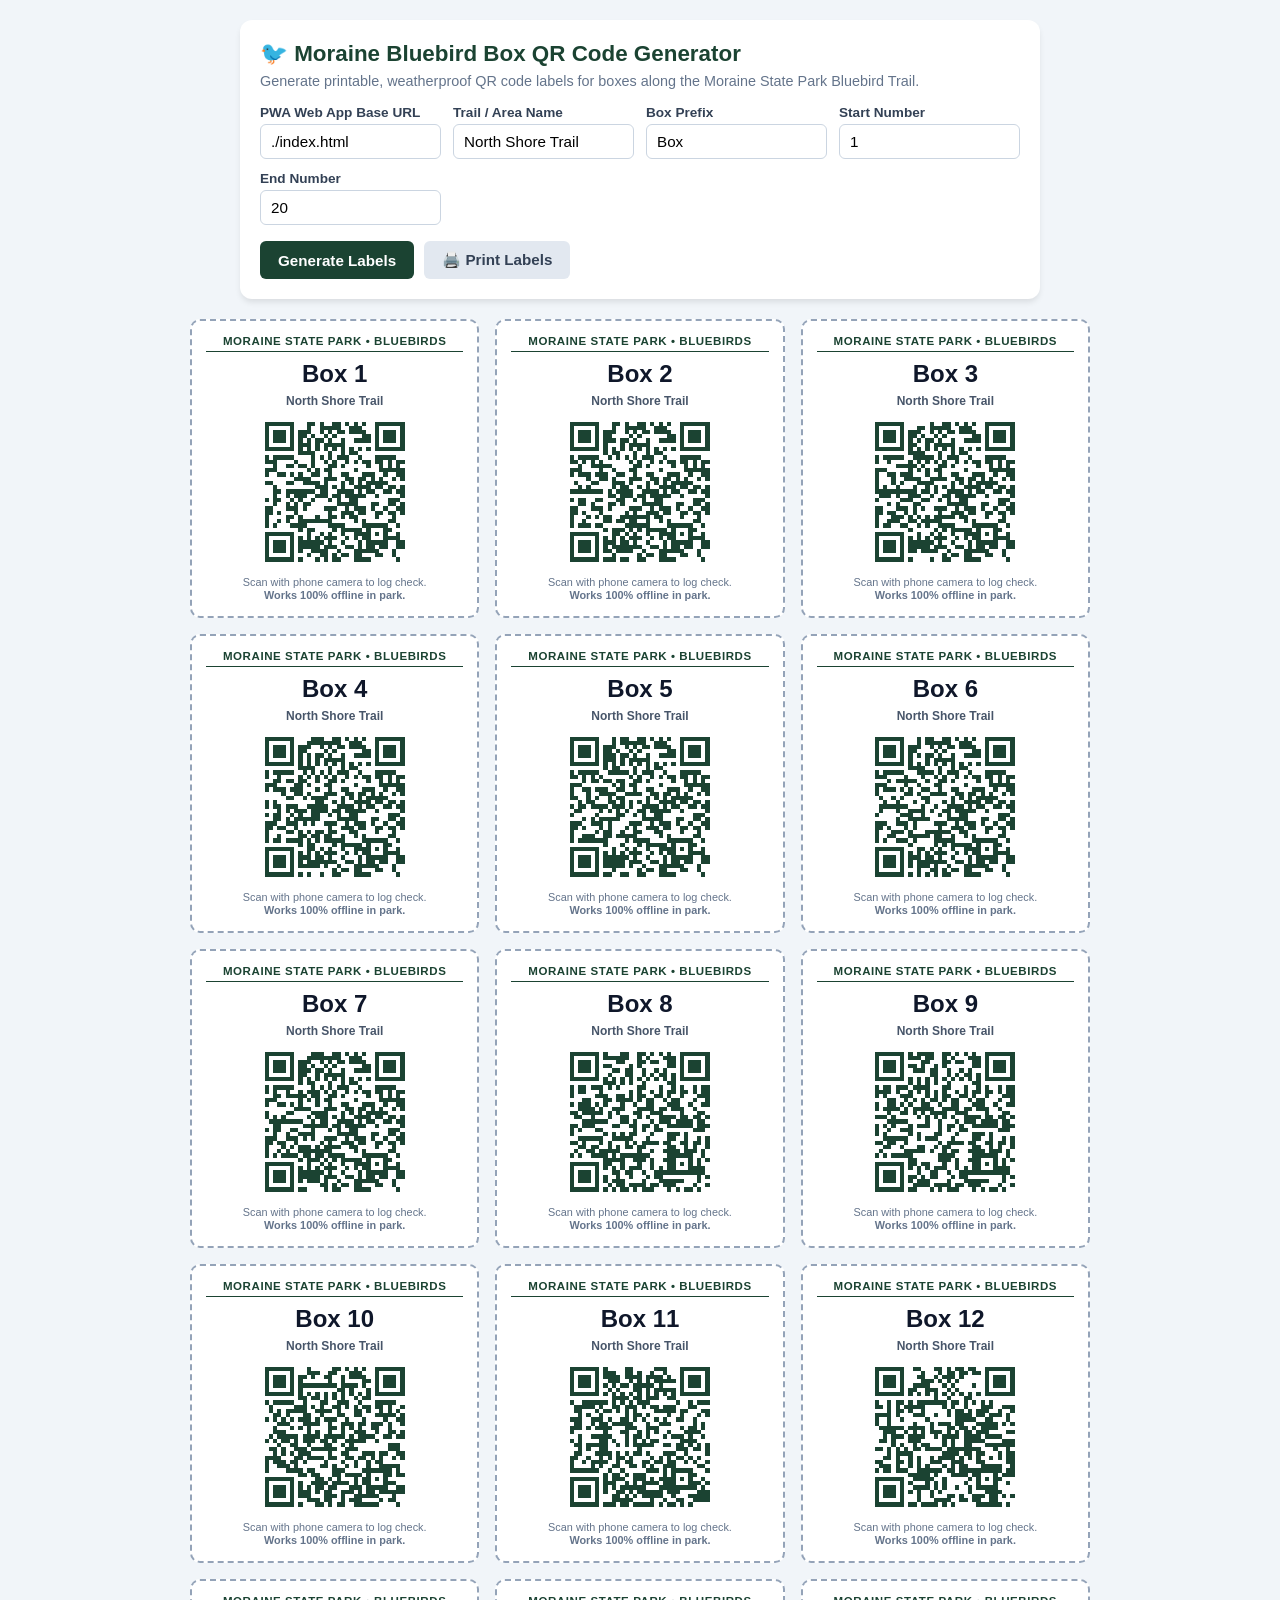
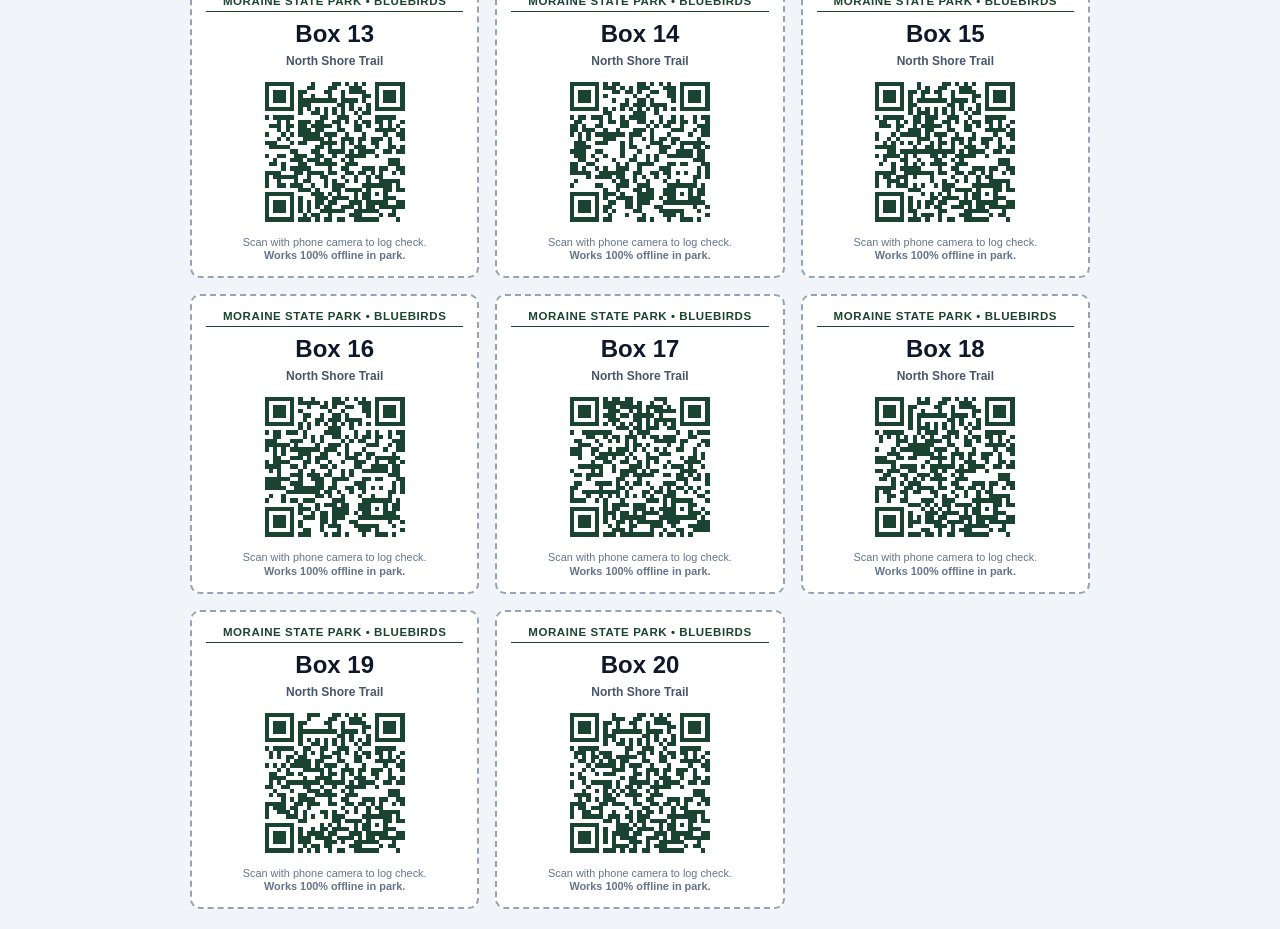
==== qr-generator.html @ 18c2c1fa "Initial Moraine Bluebird PWA" ====
<!DOCTYPE html>
<html lang="en">
<head>
  <meta charset="UTF-8">
  <meta name="viewport" content="width=device-width, initial-scale=1.0">
  <title>Moraine State Park - Bluebird Box QR Code Generator</title>
  <style>
    :root {
      --primary: #1b4332;
      --primary-light: #2d6a4f;
      --border: #cbd5e1;
    }

    * { box-sizing: border-box; margin: 0; padding: 0; }
    body {
      font-family: -apple-system, BlinkMacSystemFont, "Segoe UI", Roboto, Arial, sans-serif;
      background: #f1f5f9;
      color: #0f172a;
      padding: 20px;
    }

    .no-print {
      max-width: 800px;
      margin: 0 auto 20px auto;
      background: #ffffff;
      padding: 20px;
      border-radius: 12px;
      box-shadow: 0 4px 6px -1px rgba(0,0,0,0.1);
    }

    h1 { color: var(--primary); font-size: 1.4rem; margin-bottom: 6px; }
    p { color: #64748b; font-size: 0.9rem; margin-bottom: 16px; }

    .form-grid {
      display: grid;
      grid-template-columns: repeat(auto-fit, minmax(180px, 1fr));
      gap: 12px;
      margin-bottom: 16px;
    }

    label { font-size: 0.85rem; font-weight: 600; color: #334155; display: block; margin-bottom: 4px; }
    input, select {
      width: 100%;
      padding: 8px 10px;
      border: 1px solid var(--border);
      border-radius: 6px;
      font-size: 0.95rem;
    }

    .btn-group { display: flex; gap: 10px; }
    .btn {
      padding: 10px 18px;
      border-radius: 6px;
      border: none;
      font-weight: 600;
      cursor: pointer;
      font-size: 0.95rem;
    }
    .btn-primary { background: var(--primary); color: #ffffff; }
    .btn-primary:hover { background: var(--primary-light); }
    .btn-secondary { background: #e2e8f0; color: #334155; }

    /* Printable Grid Layout */
    .print-sheet {
      display: grid;
      grid-template-columns: repeat(auto-fill, minmax(220px, 1fr));
      gap: 16px;
      max-width: 900px;
      margin: 0 auto;
    }

    .box-label {
      background: #ffffff;
      border: 2px dashed #94a3b8;
      border-radius: 10px;
      padding: 14px;
      text-align: center;
      page-break-inside: avoid;
      display: flex;
      flex-direction: column;
      align-items: center;
      justify-content: space-between;
      min-height: 280px;
    }

    .label-header {
      font-size: 0.72rem;
      font-weight: 700;
      text-transform: uppercase;
      letter-spacing: 0.05em;
      color: var(--primary);
      border-bottom: 1.5px solid var(--primary);
      padding-bottom: 4px;
      width: 100%;
      margin-bottom: 8px;
    }

    .label-box-num {
      font-size: 1.5rem;
      font-weight: 800;
      color: #0f172a;
      margin-bottom: 6px;
    }

    .label-trail {
      font-size: 0.75rem;
      font-weight: 600;
      color: #475569;
      margin-bottom: 8px;
    }

    .qr-holder {
      padding: 6px;
      background: #ffffff;
      border-radius: 6px;
      display: inline-block;
    }

    .qr-holder img, .qr-holder canvas {
      display: block;
      margin: 0 auto;
    }

    .label-footer {
      font-size: 0.68rem;
      color: #64748b;
      margin-top: 8px;
      line-height: 1.2;
    }

    @media print {
      body { background: #ffffff; padding: 0; }
      .no-print { display: none !important; }
      .print-sheet {
        grid-template-columns: repeat(3, 1fr);
        gap: 12px;
        max-width: 100%;
      }
      .box-label {
        border: 1px solid #000000;
        box-shadow: none;
      }
    }
  </style>
</head>
<body>

  <div class="no-print">
    <h1>🐦 Moraine Bluebird Box QR Code Generator</h1>
    <p>Generate printable, weatherproof QR code labels for boxes along the Moraine State Park Bluebird Trail.</p>

    <div class="form-grid">
      <div>
        <label for="appUrl">PWA Web App Base URL</label>
        <input type="text" id="appUrl" value="./index.html" placeholder="https://yourname.github.io/moraine-birds/">
      </div>
      <div>
        <label for="trailName">Trail / Area Name</label>
        <input type="text" id="trailName" value="North Shore Trail">
      </div>
      <div>
        <label for="prefix">Box Prefix</label>
        <input type="text" id="prefix" value="Box ">
      </div>
      <div>
        <label for="startNum">Start Number</label>
        <input type="number" id="startNum" value="1" min="1" max="500">
      </div>
      <div>
        <label for="endNum">End Number</label>
        <input type="number" id="endNum" value="20" min="1" max="500">
      </div>
    </div>

    <div class="btn-group">
      <button class="btn btn-primary" id="btnGenerate">Generate Labels</button>
      <button class="btn btn-secondary" onclick="window.print()">🖨️ Print Labels</button>
    </div>
  </div>

  <!-- Container for rendered labels -->
  <div class="print-sheet" id="labelContainer"></div>

  <script src="lib/qrcode.min.js"></script>
  <script>
    function generateLabels() {
      const appUrl = (document.getElementById('appUrl').value || './index.html').trim();
      const trail = document.getElementById('trailName').value.trim();
      const prefix = document.getElementById('prefix').value;
      const start = parseInt(document.getElementById('startNum').value || '1', 10);
      const end = parseInt(document.getElementById('endNum').value || '20', 10);

      const container = document.getElementById('labelContainer');
      container.innerHTML = '';

      for (let i = start; i <= end; i++) {
        const boxId = `${prefix}${i}`;
        
        // Build QR link
        const cleanBase = appUrl.endsWith('/') ? appUrl : (appUrl.includes('.html') ? appUrl : appUrl + '/');
        const sep = cleanBase.includes('?') ? '&' : '?';
        const targetUrl = `${cleanBase}${sep}box=${encodeURIComponent(boxId)}&trail=${encodeURIComponent(trail)}`;

        const card = document.createElement('div');
        card.className = 'box-label';

        const qrId = `qrcode_${i}`;

        card.innerHTML = `
          <div class="label-header">Moraine State Park • Bluebirds</div>
          <div class="label-box-num">${boxId}</div>
          <div class="label-trail">${trail}</div>
          <div class="qr-holder" id="${qrId}"></div>
          <div class="label-footer">
            Scan with phone camera to log check.<br>
            <strong>Works 100% offline in park.</strong>
          </div>
        `;

        container.appendChild(card);

        // Generate QR code
        new QRCode(document.getElementById(qrId), {
          text: targetUrl,
          width: 140,
          height: 140,
          colorDark: "#1b4332",
          colorLight: "#ffffff",
          correctLevel: QRCode.CorrectLevel.M
        });
      }
    }

    document.getElementById('btnGenerate').addEventListener('click', generateLabels);
    // Initial run
    generateLabels();
  </script>
</body>
</html>
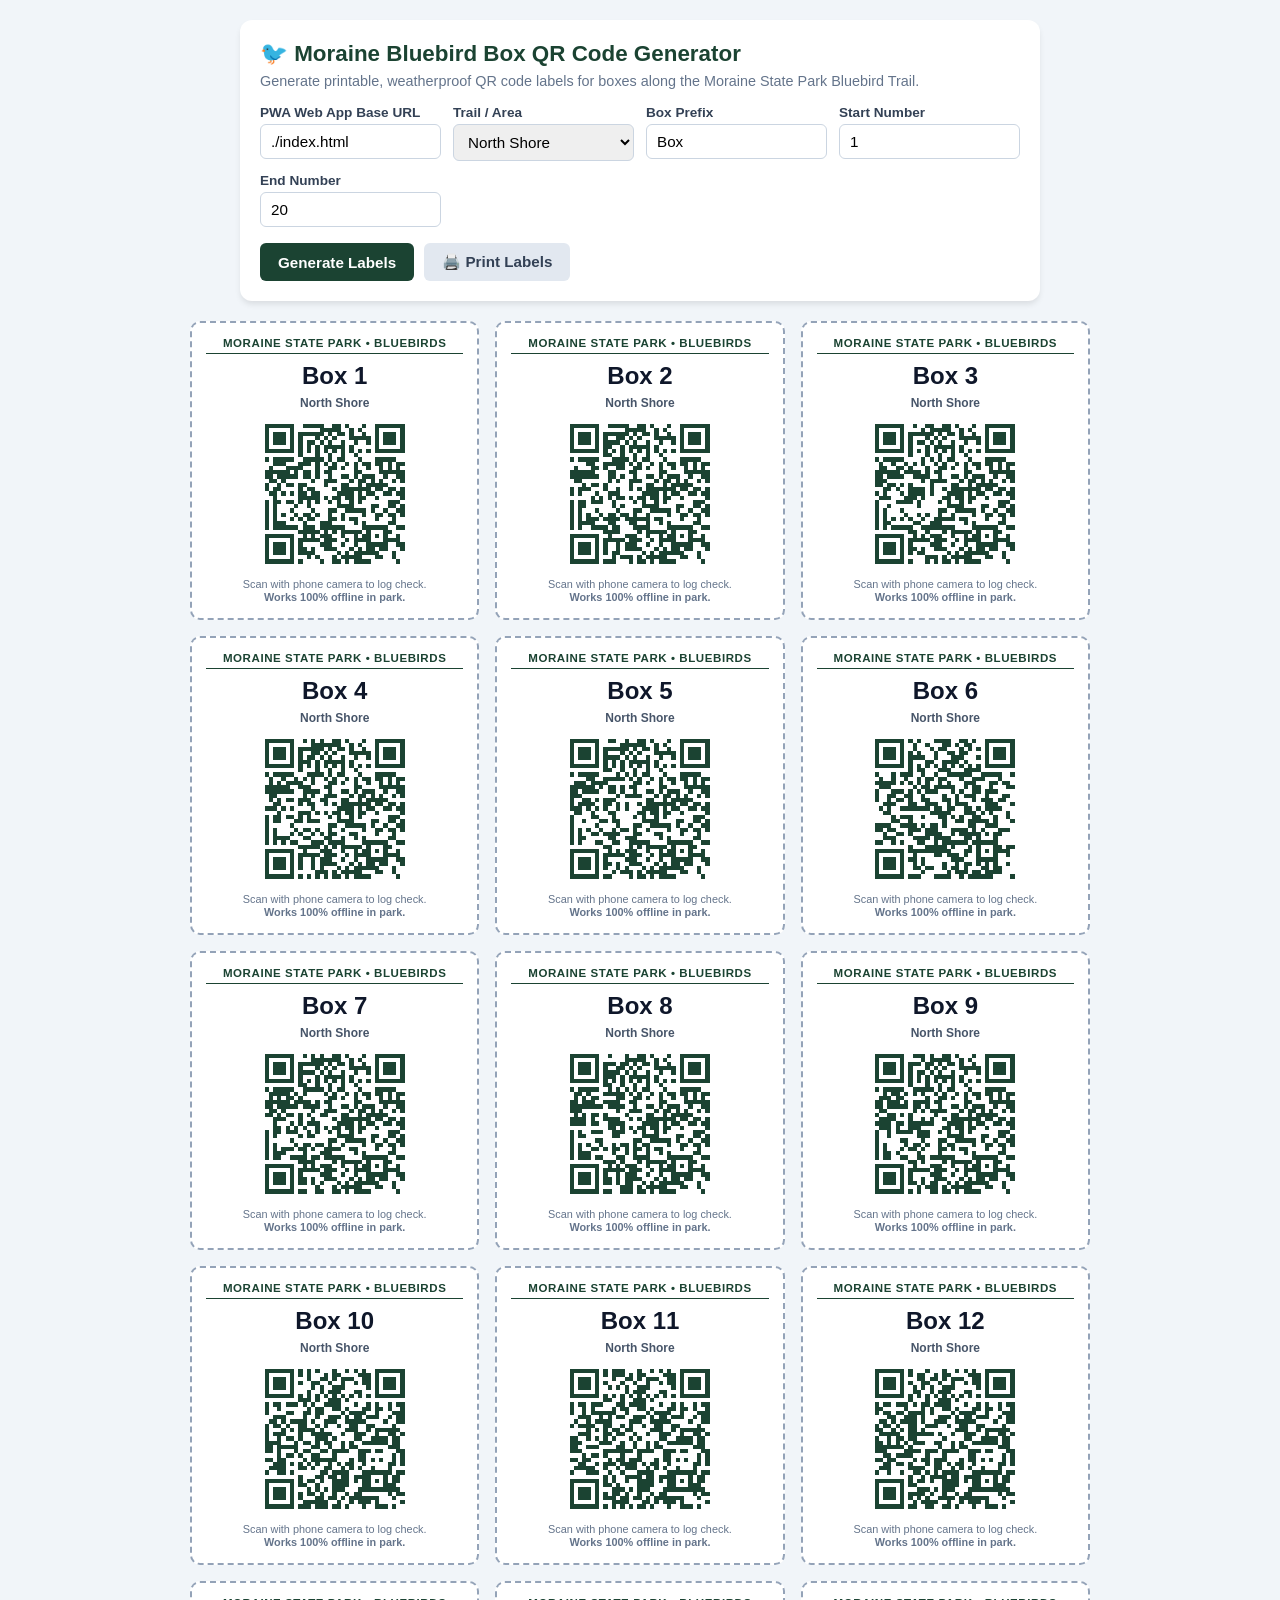
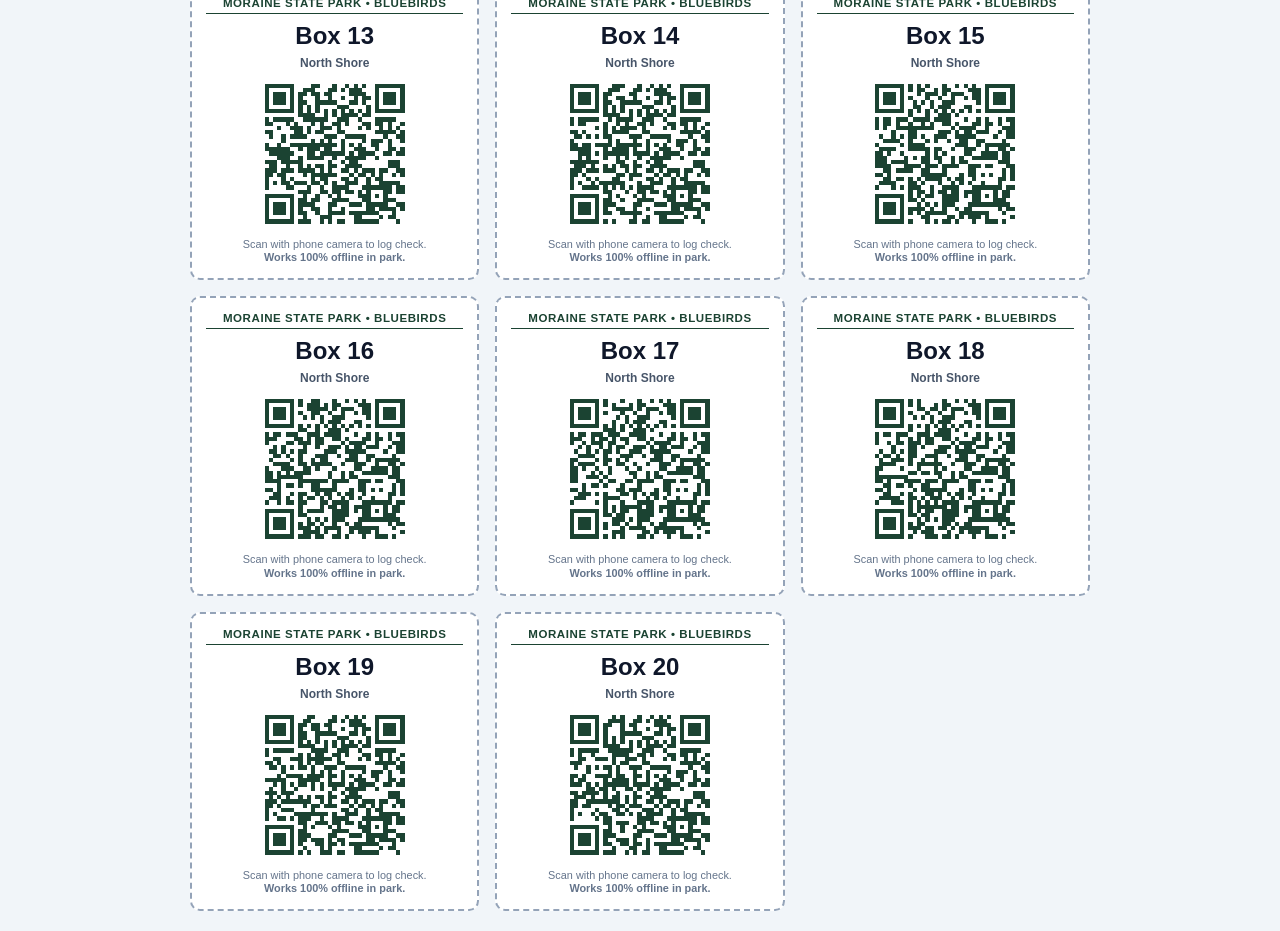
==== commit 1194b39c: "Update Trail/Area options to North Shore and South Shore" ====
--- a/qr-generator.html
+++ b/qr-generator.html
@@ -155,8 +155,11 @@
         <input type="text" id="appUrl" value="./index.html" placeholder="https://yourname.github.io/moraine-birds/">
       </div>
       <div>
-        <label for="trailName">Trail / Area Name</label>
-        <input type="text" id="trailName" value="North Shore Trail">
+        <label for="trailName">Trail / Area</label>
+        <select id="trailName">
+          <option value="North Shore">North Shore</option>
+          <option value="South Shore">South Shore</option>
+        </select>
       </div>
       <div>
         <label for="prefix">Box Prefix</label>
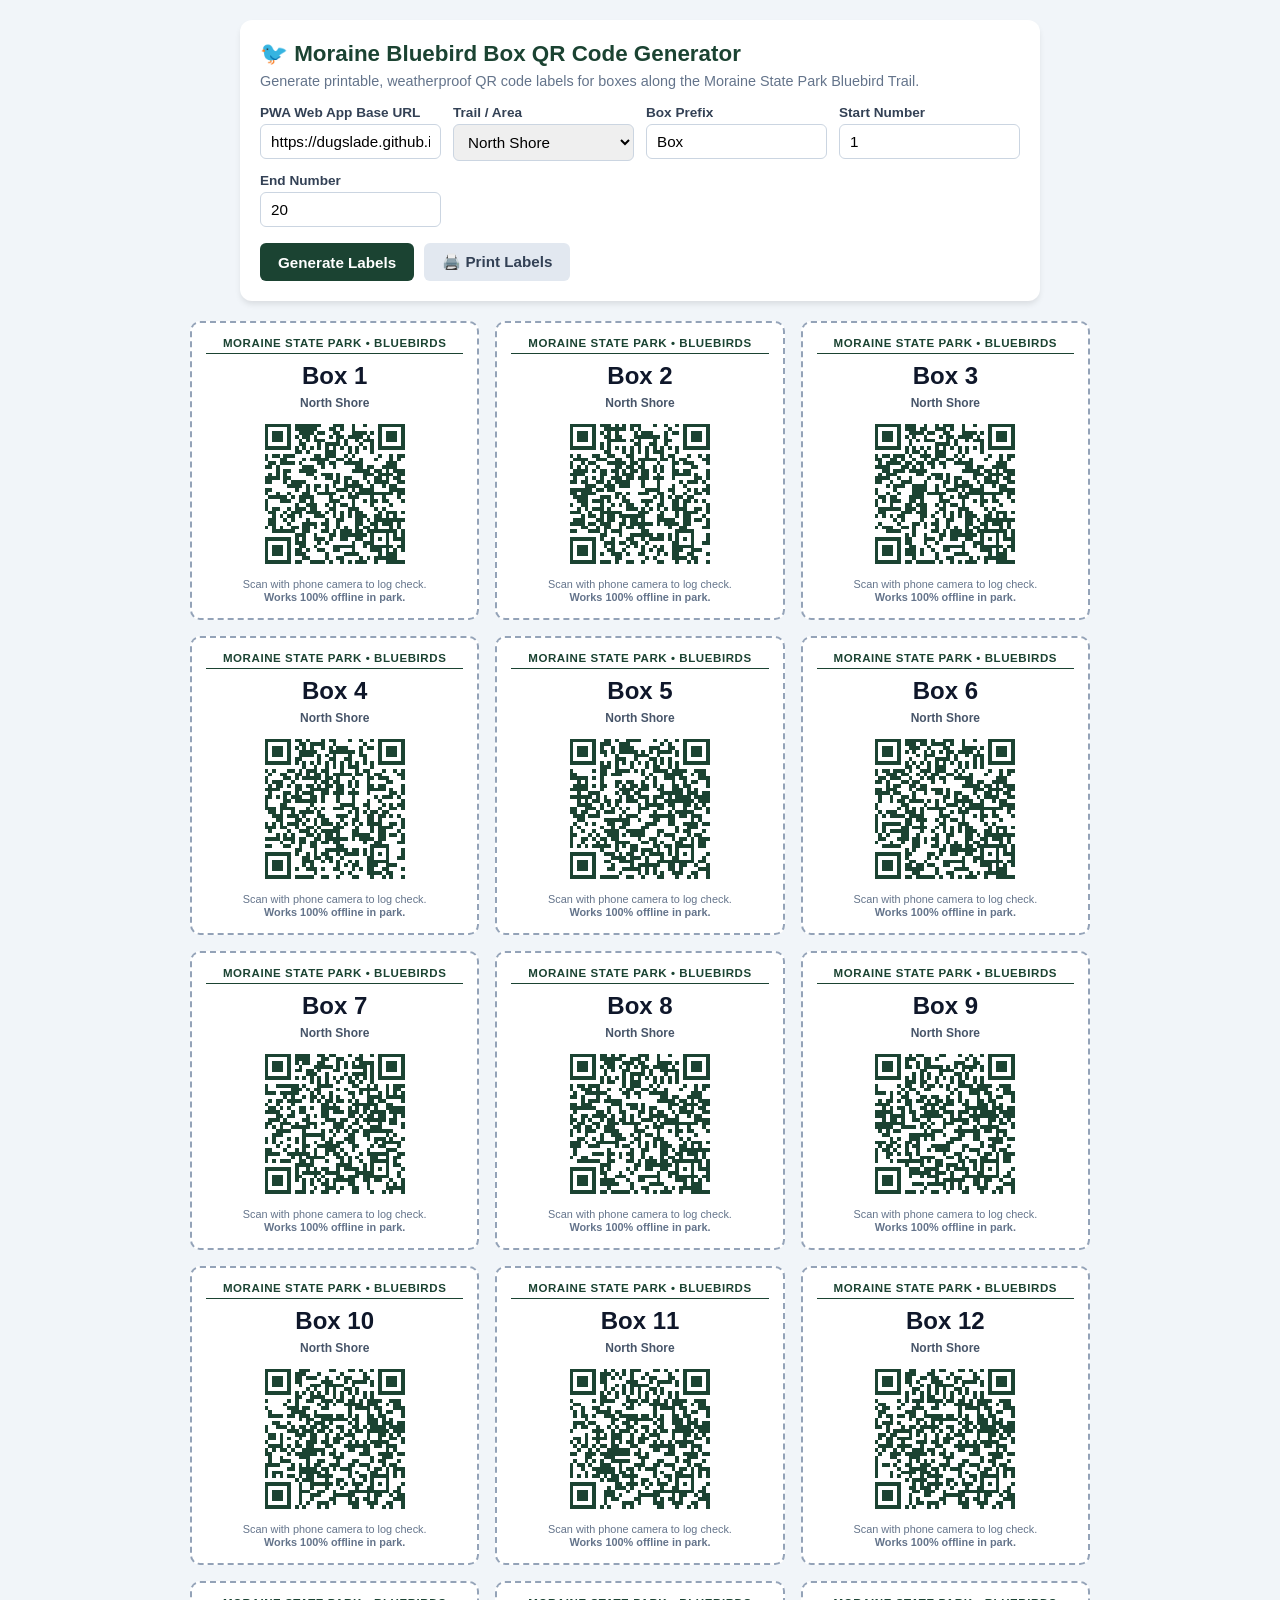
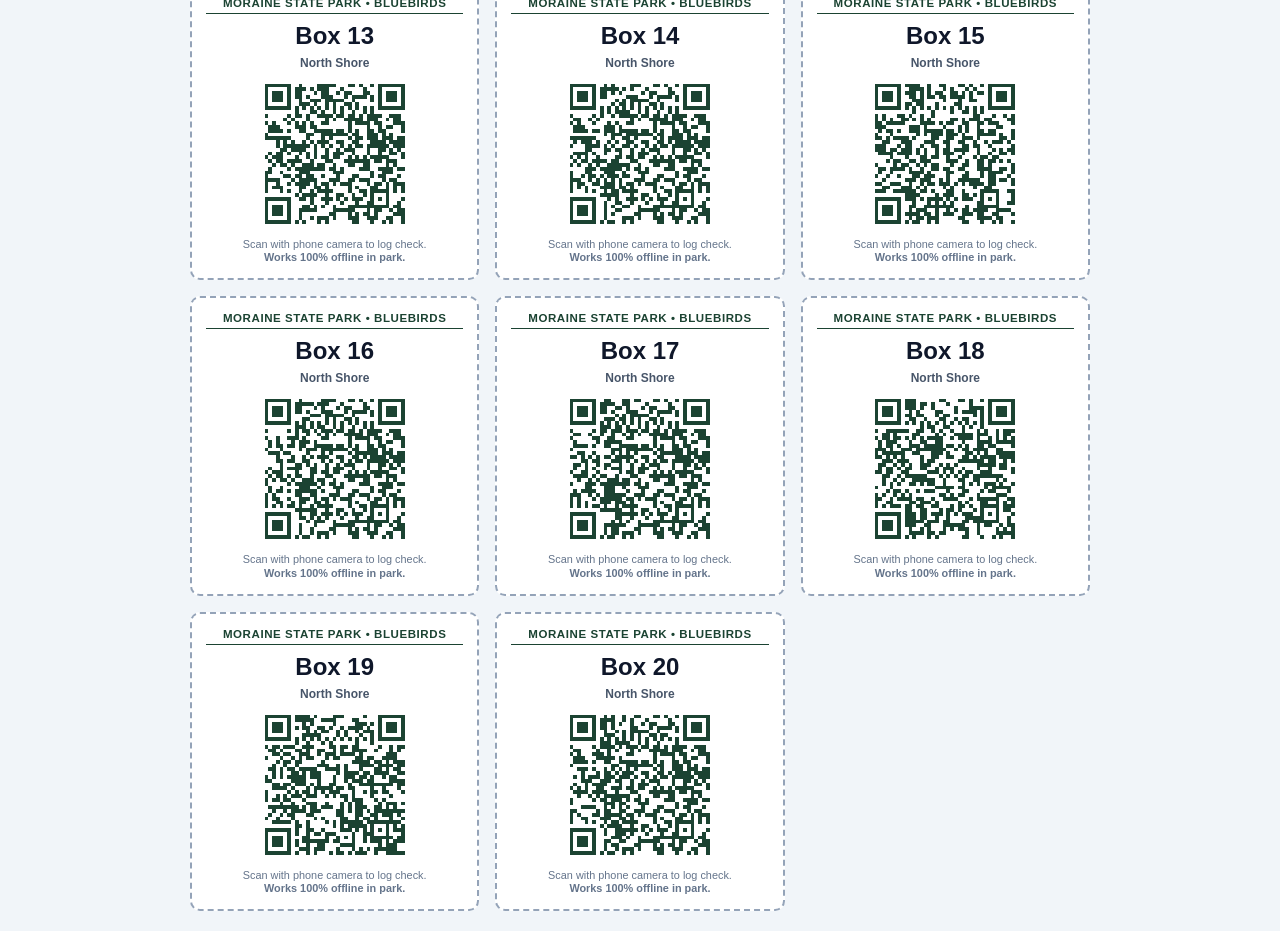
==== commit 1174f38d: "Fix QR code URL parsing and default base URL in QR generator" ====
--- a/qr-generator.html
+++ b/qr-generator.html
@@ -152,7 +152,7 @@
     <div class="form-grid">
       <div>
         <label for="appUrl">PWA Web App Base URL</label>
-        <input type="text" id="appUrl" value="./index.html" placeholder="https://yourname.github.io/moraine-birds/">
+        <input type="text" id="appUrl" value="https://dugslade.github.io/DougBlueBirdProject/" placeholder="https://dugslade.github.io/DougBlueBirdProject/">
       </div>
       <div>
         <label for="trailName">Trail / Area</label>
@@ -187,7 +187,7 @@
   <script src="lib/qrcode.min.js"></script>
   <script>
     function generateLabels() {
-      const appUrl = (document.getElementById('appUrl').value || './index.html').trim();
+      let appUrl = (document.getElementById('appUrl').value || 'https://dugslade.github.io/DougBlueBirdProject/').trim();
       const trail = document.getElementById('trailName').value.trim();
       const prefix = document.getElementById('prefix').value;
       const start = parseInt(document.getElementById('startNum').value || '1', 10);
@@ -199,8 +199,11 @@
       for (let i = start; i <= end; i++) {
         const boxId = `${prefix}${i}`;
         
-        // Build QR link
-        const cleanBase = appUrl.endsWith('/') ? appUrl : (appUrl.includes('.html') ? appUrl : appUrl + '/');
+        // Build clean QR link
+        let cleanBase = appUrl;
+        if (!cleanBase.endsWith('/') && !cleanBase.includes('.html')) {
+          cleanBase += '/';
+        }
         const sep = cleanBase.includes('?') ? '&' : '?';
         const targetUrl = `${cleanBase}${sep}box=${encodeURIComponent(boxId)}&trail=${encodeURIComponent(trail)}`;
 
